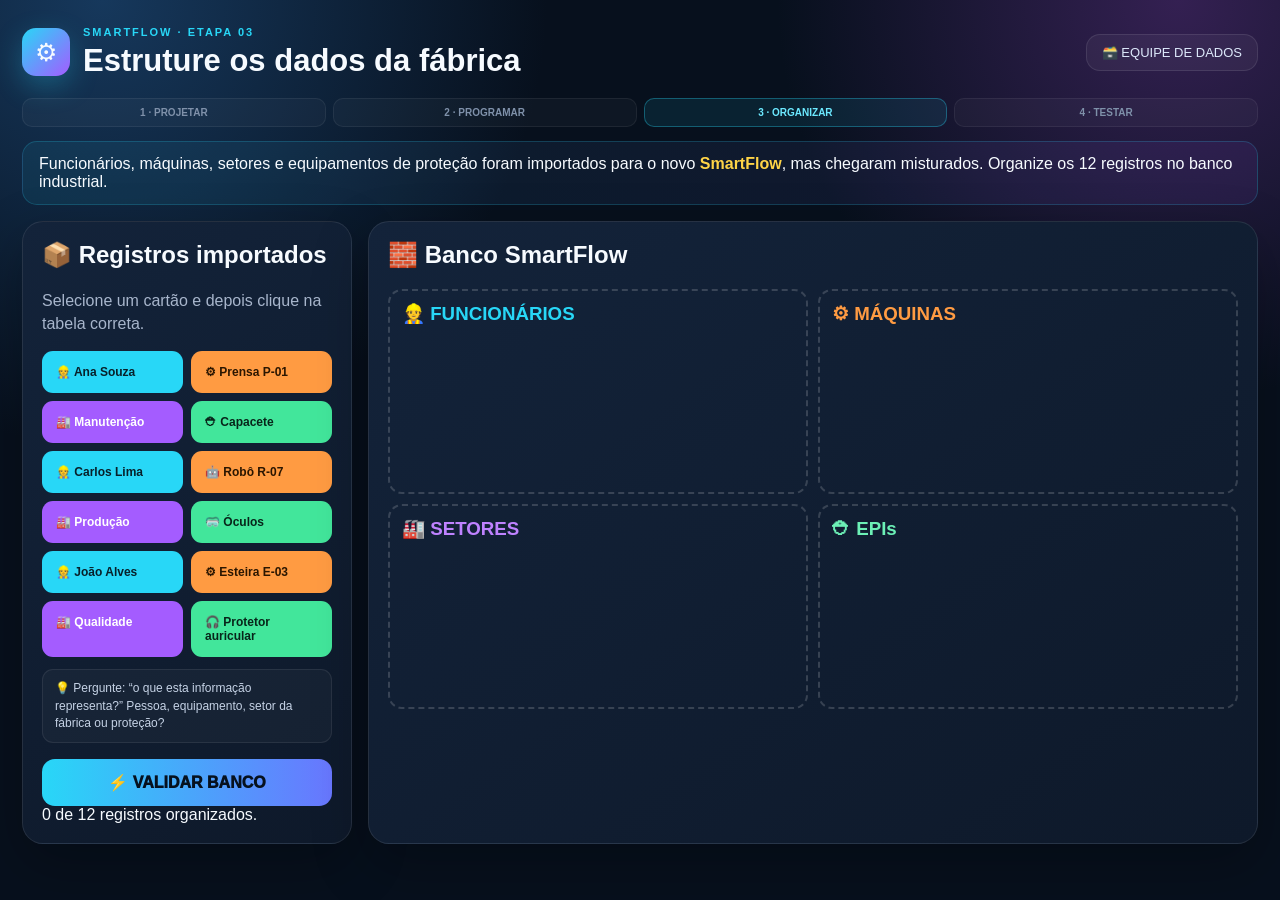
==== templates/dados.html @ e2aaf2a3 "update" ====
<!doctype html><html lang="pt-br"><head><meta charset="utf-8"><meta name="viewport" content="width=device-width,initial-scale=1"><link rel="stylesheet" href="/static/style.css"><title>SmartFlow Dados</title></head><body><main class="page"><div class="wrap"><div class="hero"><div class="brand"><div class="logo">⚙</div><div><span class="kicker">SMARTFLOW · ETAPA 03</span><h1>Estruture os dados da fábrica</h1></div></div><div class="factory-context">🗃️ EQUIPE DE DADOS</div></div><div class="storybar"><div class="story-step">1 · PROJETAR</div><div class="story-step">2 · PROGRAMAR</div><div class="story-step current">3 · ORGANIZAR</div><div class="story-step">4 · TESTAR</div></div><div class="missionbox">Funcionários, máquinas, setores e equipamentos de proteção foram importados para o novo <b>SmartFlow</b>, mas chegaram misturados. Organize os 12 registros no banco industrial.</div><div class="data-layout"><section class="panel"><h2>📦 Registros importados</h2><p class="muted">Selecione um cartão e depois clique na tabela correta.</p><div class="cards" id="cards"></div><div class="tipbox">💡 Pergunte: “o que esta informação representa?” Pessoa, equipamento, setor da fábrica ou proteção?</div><button class="bigbtn" onclick="validate()">⚡ VALIDAR BANCO</button><div class="status" id="out">0 de 12 registros organizados.</div></section><section class="panel"><h2>🧱 Banco SmartFlow</h2><div class="tables"><div class="tablebox" data-table="funcionarios"><h3 style="color:#28d7f7">👷 FUNCIONÁRIOS</h3><div class="rows"></div></div><div class="tablebox" data-table="maquinas"><h3 style="color:#ff9b42">⚙ MÁQUINAS</h3><div class="rows"></div></div><div class="tablebox" data-table="setores"><h3 style="color:#bf82ff">🏭 SETORES</h3><div class="rows"></div></div><div class="tablebox" data-table="epis"><h3 style="color:#6cf0b6">⛑ EPIs</h3><div class="rows"></div></div></div></section></div></div></main><script>
let items=[["Ana Souza","emp","👷"],["Prensa P-01","mach","⚙"],["Manutenção","sect","🏭"],["Capacete","epi","⛑"],["Carlos Lima","emp","👷"],["Robô R-07","mach","🤖"],["Produção","sect","🏭"],["Óculos","epi","🥽"],["João Alves","emp","👷"],["Esteira E-03","mach","⚙"],["Qualidade","sect","🏭"],["Protetor auricular","epi","🎧"]],selected=null,answers={};cards.innerHTML=items.map(([n,c,i])=>`<div class="data-card ${c}" data-name="${n}">${i} ${n}</div>`).join("");
document.querySelectorAll(".data-card").forEach(c=>c.onclick=()=>{document.querySelectorAll(".data-card").forEach(x=>x.classList.remove("selected"));c.classList.add("selected");selected=c.dataset.name});
document.querySelectorAll(".tablebox").forEach(t=>t.onclick=()=>{if(!selected)return;answers[selected]=t.dataset.table;render();selected=null;document.querySelectorAll(".data-card").forEach(x=>x.classList.remove("selected"))});
function render(){document.querySelectorAll(".rows").forEach(r=>r.innerHTML="");Object.entries(answers).forEach(([n,t])=>document.querySelector(`.tablebox[data-table="${t}"] .rows`).innerHTML+=`<div class="row">${n}</div>`);out.textContent=`${Object.keys(answers).length} de 12 registros organizados.`}
async function validate(){let r=await fetch("/api/dados/check",{method:"POST",headers:{"Content-Type":"application/json"},body:JSON.stringify({answers})});let d=await r.json();out.textContent=d.approved?"🎉 BANCO INDUSTRIAL ORGANIZADO — 12/12 corretos!":`🧩 ${d.correct}/12 registros corretos. Reorganize os que parecem estar na tabela errada.`;if(d.approved)document.getElementById("finishData").classList.add("show")}
</script><div class="finish-overlay" id="finishData"><div class="finish-card"><div class="finish-icon">🏆</div><span class="kicker">MISSÃO CONCLUÍDA</span><h2>Excelente trabalho!</h2><div class="finish-role">VOCÊ FOI MODELADOR DE DADOS</div><p>Você organizou funcionários, máquinas, setores e EPIs para o sistema localizar cada informação.</p><div class="finish-concept">Você trabalhou com MODELAGEM DE DADOS.</div><button class="finish-close" onclick="document.getElementById('finishData').classList.remove('show')">REVER MINHA MISSÃO</button></div></div></body></html>
---- static/style.css ----
:root{--bg:#07101d;--card:#111d30;--line:#ffffff18;--text:#f7fbff;--muted:#a8b6cc;--cyan:#28d7f7;--blue:#4d72ff;--purple:#a45cff;--pink:#ff4f9a;--yellow:#ffd447;--green:#42e69b;--red:#ff5b67;--orange:#ff9b42}*{box-sizing:border-box}body{margin:0;background:radial-gradient(circle at 8% 0,#16385c 0,transparent 30%),radial-gradient(circle at 92% 0,#342052 0,transparent 27%),var(--bg);color:var(--text);font-family:Inter,Segoe UI,Arial,sans-serif;min-height:100vh}button,input,select{font:inherit}.page{padding:22px;min-height:100vh}.wrap{max-width:1460px;margin:auto}.hero{display:flex;justify-content:space-between;align-items:center;gap:20px;margin-bottom:16px}.brand{display:flex;gap:13px;align-items:center}.logo{width:48px;height:48px;border-radius:14px;background:linear-gradient(135deg,var(--cyan),var(--purple));display:grid;place-items:center;font-size:25px;box-shadow:0 10px 28px #28d7f744}.kicker{font-size:11px;letter-spacing:2px;color:var(--cyan);font-weight:900}.hero h1{margin:3px 0;font-size:31px}.factory-context{background:#ffffff0c;border:1px solid var(--line);padding:10px 15px;border-radius:14px;color:#dce8fa;font-size:13px}.panel{background:linear-gradient(145deg,#13233a,#0e192a);border:1px solid var(--line);border-radius:21px;padding:19px;box-shadow:0 20px 55px #0004}.panel h2{margin-top:0}.muted{color:var(--muted);line-height:1.45}.three{display:grid;grid-template-columns:320px 430px 1fr;gap:16px}.two{display:grid;grid-template-columns:1.18fr .82fr;gap:16px}.missionbox{padding:13px 16px;border-radius:15px;background:linear-gradient(90deg,#28d7f714,#a45cff14);border:1px solid #28d7f733;margin-bottom:16px}.missionbox b{color:var(--yellow)}.choice-title{font-size:11px;letter-spacing:1px;color:#dce7f8;margin:13px 0 7px;font-weight:900}.choices{display:grid;grid-template-columns:1fr 1fr;gap:7px}.choice{padding:10px 7px;border:2px solid transparent;border-radius:11px;background:#25334b;color:#fff;font-weight:800;cursor:pointer}.choice.active{border-color:var(--cyan);background:#153f51;box-shadow:0 0 18px #28d7f725}.choice.pink.active{border-color:var(--pink);background:#48243c}.choice.yellow.active{border-color:var(--yellow);background:#443c1d}.choice.green.active{border-color:var(--green);background:#173d34}.choice.purple.active{border-color:#b87aff;background:#35234b}.choice.orange.active{border-color:var(--orange);background:#49311d}.bigbtn{width:100%;border:0;border-radius:13px;padding:14px;margin-top:16px;background:linear-gradient(90deg,var(--cyan),#6977ff);color:#06111e;font-weight:950;cursor:pointer}.screen{width:390px;height:570px;margin:5px auto;background:#edf4fa;color:#132034;border:8px solid #050a10;border-radius:25px;overflow:hidden;box-shadow:0 25px 65px #0008;display:grid;grid-template-columns:92px 1fr}.sidebar{background:#15223a;color:white;padding:18px 10px}.side-logo{font-weight:950;color:var(--cyan);margin-bottom:26px}.navitem{font-size:11px;padding:10px 7px;border-radius:8px;margin:6px 0}.navitem.on{background:#28d7f725;color:#64e6ff}.dash{padding:18px}.dash-top{display:flex;justify-content:space-between;align-items:center}.dash h3{margin:0;font-size:20px}.badge{font-size:10px;background:#42e69b25;color:#13895b;padding:6px 8px;border-radius:999px;font-weight:900}.machine-grid{display:grid;grid-template-columns:1fr 1fr;gap:9px;margin-top:17px}.machine{background:white;border-radius:11px;padding:11px;box-shadow:0 5px 14px #17304a15}.machine b{font-size:12px}.light{width:9px;height:9px;border-radius:50%;display:inline-block;margin-right:5px}.green{background:var(--green)}.yellow{background:var(--yellow)}.red{background:var(--red)}.alert{margin-top:12px;padding:10px;border-radius:9px;background:#fff1f1;color:#b32636;font-size:11px;font-weight:800}.dash-action{margin-top:14px;border:0;border-radius:9px;background:#566cff;color:white;padding:11px 13px;font-weight:900}.screen.low{filter:contrast(.55)}.screen.weak .dash-action{background:#bcc4d2;color:#e9edf3}.screen.small{font-size:10px}.screen.topmenu{grid-template-columns:1fr}.screen.topmenu .sidebar{display:flex;height:65px;padding:10px}.screen.topmenu .navitem{display:none}.screen.nocolor .light{background:#8993a2!important}.screen.lowalert .alert{background:#eef1f5;color:#8b94a2}.score-ring{width:116px;height:116px;border-radius:50%;display:grid;place-items:center;background:conic-gradient(var(--green) 0,#26354d 0);position:relative;margin:15px 0}.score-ring:after{content:"";position:absolute;width:88px;height:88px;background:#122037;border-radius:50%}.score-ring span{z-index:2;font-size:28px;font-weight:950}.criterion{display:flex;gap:10px;padding:9px 0;border-bottom:1px solid var(--line)}.dot{width:28px;height:28px;border-radius:8px;display:grid;place-items:center;font-weight:900;flex:none}.dot.ok{background:#42e69b20;color:var(--green)}.dot.no{background:#ff5b6720;color:var(--red)}.blocks{display:grid;grid-template-columns:repeat(3,1fr);gap:9px;margin:14px 0}.codeblock{border:0;border-radius:12px;padding:14px 10px;font-weight:950;cursor:pointer;color:#07111c;text-align:left}.b1{background:var(--cyan)}.b2{background:var(--yellow)}.b3{background:var(--orange)}.b4{background:var(--purple);color:white}.b5{background:var(--pink);color:white}.b6{background:var(--green)}.flow{min-height:88px;border:2px dashed #617392;border-radius:14px;padding:10px;display:flex;gap:7px;flex-wrap:wrap;align-items:center}.flow .codeblock{padding:9px;font-size:11px}.run{border:0;padding:13px 18px;border-radius:12px;background:var(--green);color:#092018;font-weight:950;cursor:pointer;margin-top:12px}.clear{border:1px solid var(--line);padding:12px 16px;border-radius:12px;background:#ffffff0b;color:white;font-weight:850;cursor:pointer}.sim{min-height:440px;text-align:center;display:grid;place-items:center}.factory-door{font-size:86px}.worker{display:inline-block;padding:9px 14px;border-radius:999px;background:linear-gradient(90deg,var(--orange),var(--pink));font-weight:900}.checks{display:flex;justify-content:center;gap:8px;flex-wrap:wrap;margin:15px 0}.check{padding:7px 9px;border-radius:8px;background:#ffffff0c;font-size:11px}.check.pass{background:#42e69b22;color:#7df0bd}.check.fail{background:#ff5b6722;color:#ff8790}.data-layout{display:grid;grid-template-columns:330px 1fr;gap:16px}.cards{display:grid;grid-template-columns:1fr 1fr;gap:8px}.data-card{padding:12px;border-radius:11px;font-size:12px;font-weight:900;cursor:pointer;border:2px solid transparent}.emp{background:#28d7f7;color:#08202a}.mach{background:#ff9b42;color:#2b1600}.sect{background:#a45cff;color:white}.epi{background:#42e69b;color:#08251a}.data-card.selected{border-color:white;box-shadow:0 0 0 3px #ffffff25}.tables{display:grid;grid-template-columns:repeat(2,1fr);gap:10px}.tablebox{min-height:205px;border:2px dashed #ffffff2a;border-radius:14px;padding:12px;cursor:pointer}.tablebox h3{margin:0 0 8px}.row{padding:8px;border-radius:8px;background:#ffffff10;margin:5px 0;font-size:12px;font-weight:800}.qa-grid{display:grid;grid-template-columns:minmax(560px,1.15fr) .85fr;gap:16px}.fake{background:#f5f8fc;color:#14213a;border-radius:18px;overflow:hidden}.fakebar{background:linear-gradient(90deg,#3d67db,#6b55d9);color:white;padding:16px 20px;font-weight:950}.fakebody{padding:22px}.fake label{font-size:12px;font-weight:850}.fake input,.fake select{width:100%;padding:11px;margin:5px 0 12px;border:1px solid #c8d2e1;border-radius:9px;background:white}.fake .submit{width:100%;border:0;border-radius:10px;padding:13px;background:#4d72ff;color:white;font-weight:950;cursor:pointer}.hintline{font-size:12px;color:#6d7890;margin-top:10px}.toast{display:none;margin-top:12px;padding:11px;border-radius:10px;background:#fff0f2;color:#b31f38;font-weight:900}.bugcount{font-size:45px;color:var(--yellow);font-weight:950}.bugitem{padding:12px;border-radius:11px;background:#ffffff09;border:1px solid var(--line);margin:7px 0}.bugitem.found{border-color:#42e69b66;background:#42e69b13}.admin{display:grid;grid-template-columns:repeat(2,1fr);gap:12px}.admin a{color:white;text-decoration:none;padding:20px;border-radius:16px;background:#ffffff0c;border:1px solid var(--line)}@media(max-width:1100px){.three{grid-template-columns:320px 1fr}.three>*:last-child{grid-column:1/-1}.qa-grid,.data-layout{grid-template-columns:1fr}}@media(max-width:760px){.three,.two,.tables,.admin{grid-template-columns:1fr}.three>*:last-child{grid-column:auto}.page{padding:12px}.screen{width:100%}.blocks{grid-template-columns:1fr 1fr}}
/* Estação 1 v4 — feedback visual imediato */
.screen.low{filter:none;background:#d5d8dd;color:#a1a5ac}
.screen.low .dash,.screen.low .machine{color:#9ca0a7}
.screen.low .machine{background:#dfe1e5;box-shadow:none}
.screen.low .sidebar{background:#bfc3ca;color:#d9dce0}
.screen.low .navitem.on{background:#c9ccd1;color:#a8abb0}
.screen.weak .dash-action{background:#d9dde4!important;color:#b9bec7!important;box-shadow:none}
.screen.small .dash{font-size:9px}
.screen.small .dash h3{font-size:14px}
.screen.small .machine b{font-size:9px}
.screen.topmenu{display:block}
.screen.topmenu .sidebar{height:70px;display:flex;align-items:center;gap:8px;padding:10px 12px}
.screen.topmenu .side-logo{margin:0 12px 0 0}
.screen.topmenu .navitem{display:block;font-size:9px;margin:0;padding:8px 6px}
.screen.topmenu .dash{height:calc(100% - 70px)}
.screen.nocolor .light{background:#929baa!important}
.screen.nocolor .machine{border-left:4px solid #929baa}
.screen.lowalert .alert{background:#eef1f5!important;color:#9ba3af!important;font-weight:500!important;border:1px solid #e0e4ea}

/* Estação 1 v5 — estado inicial 0% e opções neutras */
.choice,
.choice.pink,
.choice.yellow,
.choice.green,
.choice.purple,
.choice.orange{
  background:#25334b;
  color:#eaf1ff;
  border-color:transparent;
  box-shadow:none;
  filter:none;
}
.choice:hover{
  background:#2d3c58;
  border-color:#ffffff30;
}
.choice.active{border-color:var(--cyan);background:#153f51;box-shadow:0 0 18px #28d7f725}
.choice.pink.active{border-color:var(--pink);background:#48243c;box-shadow:0 0 18px #ff4f9a25}
.choice.yellow.active{border-color:var(--yellow);background:#443c1d;box-shadow:0 0 18px #ffd44720}
.choice.green.active{border-color:var(--green);background:#173d34;box-shadow:0 0 18px #42e69b20}
.choice.purple.active{border-color:#b87aff;background:#35234b;box-shadow:0 0 18px #a45cff25}
.choice.orange.active{border-color:var(--orange);background:#49311d;box-shadow:0 0 18px #ff9b4225}
.start-hint{
  margin:0 0 13px;
  padding:10px 11px;
  border-radius:10px;
  background:#ff9b4214;
  border:1px solid #ff9b4240;
  color:#ffd5ad;
  font-size:12px;
  line-height:1.4;
}

.storybar{display:grid;grid-template-columns:repeat(4,1fr);gap:7px;margin:0 0 14px}.story-step{padding:8px;border-radius:10px;background:#ffffff08;border:1px solid #ffffff10;color:#7f91aa;font-size:10px;font-weight:850;text-align:center}.story-step.current{background:#28d7f717;border-color:#28d7f755;color:#6ce9ff}.discovery{display:none;margin-top:14px;padding:14px;border-radius:13px;background:linear-gradient(90deg,#42e69b16,#28d7f712);border:1px solid #42e69b55}.discovery.show{display:block}.discovery b{color:#74efbd}.tipbox{margin-top:12px;padding:10px 12px;border-radius:11px;background:#ffffff08;border:1px solid #ffffff14;color:#c5d2e5;font-size:12px;line-height:1.45}.rolechip{display:inline-block;padding:5px 9px;border-radius:999px;background:#a45cff1c;border:1px solid #a45cff55;color:#d6b5ff;font-size:10px;font-weight:900}.qa-inconsistency{margin-top:14px;background:#101a2c;border:1px solid #ffffff18;border-radius:14px;padding:13px}.qa-machine{display:grid;grid-template-columns:1fr 1fr;gap:8px;margin-top:8px}.qa-cell{padding:9px;border-radius:9px;background:#ffffff08;font-size:11px}.qa-cell strong{display:block;color:#fff;margin-bottom:3px}.problem-title{font-size:11px;letter-spacing:1.5px;color:var(--yellow);font-weight:950}

/* v8: fechamento sobreposto — não altera o layout das estações */
.finish-overlay{position:fixed;inset:0;z-index:9999;display:none;place-items:center;background:#020711d9;backdrop-filter:blur(7px);padding:20px}
.finish-overlay.show{display:grid}
.finish-card{width:min(540px,92vw);border-radius:24px;padding:27px;background:linear-gradient(145deg,#172943,#101a2d);border:1px solid #42e69b66;box-shadow:0 30px 100px #000b;text-align:center;animation:finishPop .25s ease-out}
@keyframes finishPop{from{transform:scale(.92);opacity:0}to{transform:scale(1);opacity:1}}
.finish-icon{font-size:44px}.finish-card h2{font-size:26px;margin:7px 0}.finish-role{display:inline-block;margin:5px 0 11px;padding:7px 12px;border-radius:999px;background:#a45cff20;border:1px solid #a45cff66;color:#dabdff;font-size:11px;font-weight:950;letter-spacing:.7px}.finish-card p{color:#c8d5e8;line-height:1.5;margin:8px auto;max-width:455px}.finish-concept{margin:14px 0;padding:11px;border-radius:12px;background:#42e69b13;border:1px solid #42e69b44;color:#80f2c1;font-weight:900}.finish-close{border:0;border-radius:12px;padding:11px 20px;background:#ffffff10;color:white;font-weight:900;cursor:pointer}
.codeblock.python-block{font-family:Consolas,"Courier New",monospace;font-size:11px;line-height:1.35}
.python-tag{display:inline-block;margin-bottom:8px;padding:5px 8px;border-radius:7px;background:#3776ab25;border:1px solid #5f9bd055;color:#8fc8f1;font:800 10px Consolas,monospace}
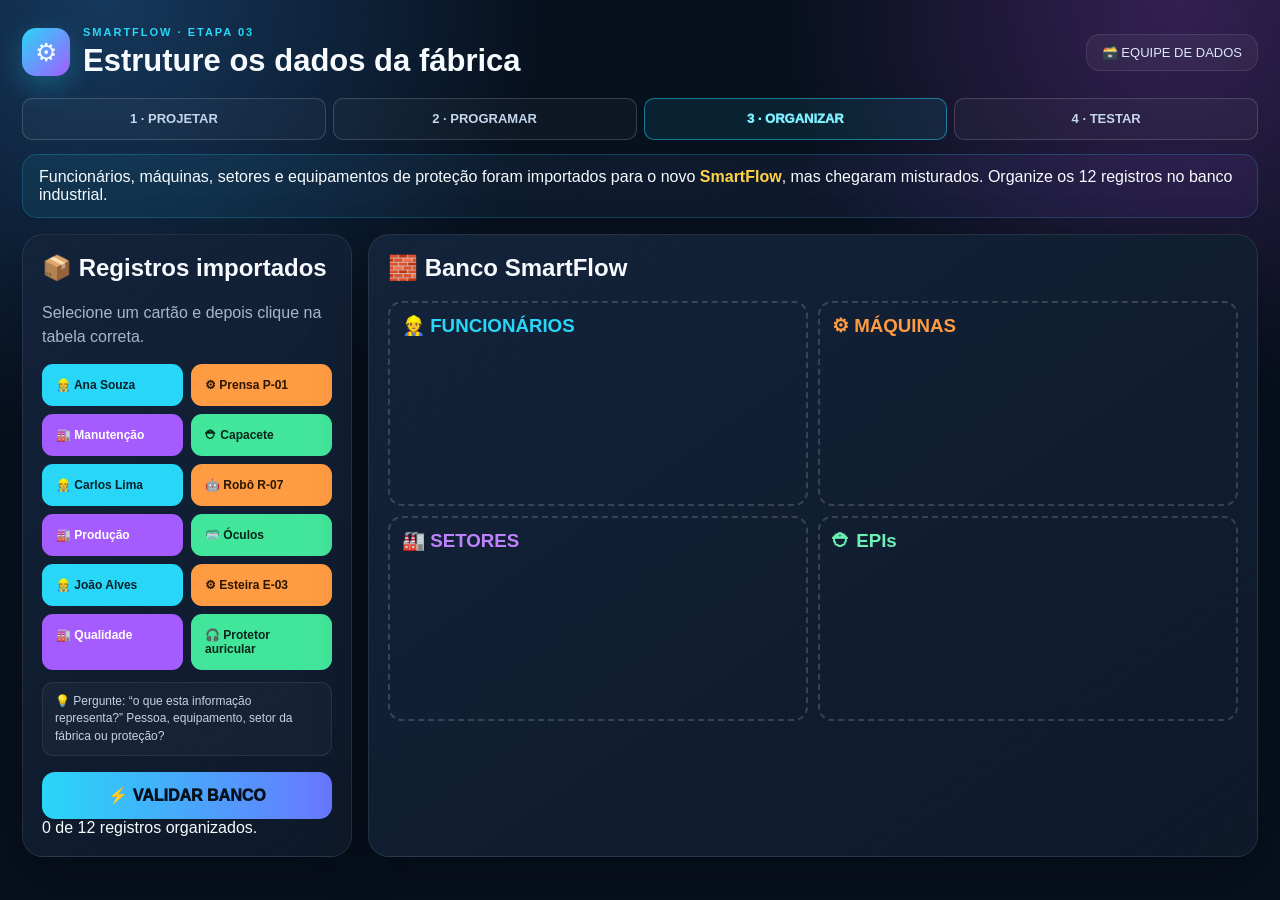
==== commit e25a5ad0: "update navegação" ====
--- a/templates/dados.html
+++ b/templates/dados.html
@@ -1,7 +1,120 @@
-<!doctype html><html lang="pt-br"><head><meta charset="utf-8"><meta name="viewport" content="width=device-width,initial-scale=1"><link rel="stylesheet" href="/static/style.css"><title>SmartFlow Dados</title></head><body><main class="page"><div class="wrap"><div class="hero"><div class="brand"><div class="logo">⚙</div><div><span class="kicker">SMARTFLOW · ETAPA 03</span><h1>Estruture os dados da fábrica</h1></div></div><div class="factory-context">🗃️ EQUIPE DE DADOS</div></div><div class="storybar"><div class="story-step">1 · PROJETAR</div><div class="story-step">2 · PROGRAMAR</div><div class="story-step current">3 · ORGANIZAR</div><div class="story-step">4 · TESTAR</div></div><div class="missionbox">Funcionários, máquinas, setores e equipamentos de proteção foram importados para o novo <b>SmartFlow</b>, mas chegaram misturados. Organize os 12 registros no banco industrial.</div><div class="data-layout"><section class="panel"><h2>📦 Registros importados</h2><p class="muted">Selecione um cartão e depois clique na tabela correta.</p><div class="cards" id="cards"></div><div class="tipbox">💡 Pergunte: “o que esta informação representa?” Pessoa, equipamento, setor da fábrica ou proteção?</div><button class="bigbtn" onclick="validate()">⚡ VALIDAR BANCO</button><div class="status" id="out">0 de 12 registros organizados.</div></section><section class="panel"><h2>🧱 Banco SmartFlow</h2><div class="tables"><div class="tablebox" data-table="funcionarios"><h3 style="color:#28d7f7">👷 FUNCIONÁRIOS</h3><div class="rows"></div></div><div class="tablebox" data-table="maquinas"><h3 style="color:#ff9b42">⚙ MÁQUINAS</h3><div class="rows"></div></div><div class="tablebox" data-table="setores"><h3 style="color:#bf82ff">🏭 SETORES</h3><div class="rows"></div></div><div class="tablebox" data-table="epis"><h3 style="color:#6cf0b6">⛑ EPIs</h3><div class="rows"></div></div></div></section></div></div></main><script>
-let items=[["Ana Souza","emp","👷"],["Prensa P-01","mach","⚙"],["Manutenção","sect","🏭"],["Capacete","epi","⛑"],["Carlos Lima","emp","👷"],["Robô R-07","mach","🤖"],["Produção","sect","🏭"],["Óculos","epi","🥽"],["João Alves","emp","👷"],["Esteira E-03","mach","⚙"],["Qualidade","sect","🏭"],["Protetor auricular","epi","🎧"]],selected=null,answers={};cards.innerHTML=items.map(([n,c,i])=>`<div class="data-card ${c}" data-name="${n}">${i} ${n}</div>`).join("");
-document.querySelectorAll(".data-card").forEach(c=>c.onclick=()=>{document.querySelectorAll(".data-card").forEach(x=>x.classList.remove("selected"));c.classList.add("selected");selected=c.dataset.name});
-document.querySelectorAll(".tablebox").forEach(t=>t.onclick=()=>{if(!selected)return;answers[selected]=t.dataset.table;render();selected=null;document.querySelectorAll(".data-card").forEach(x=>x.classList.remove("selected"))});
-function render(){document.querySelectorAll(".rows").forEach(r=>r.innerHTML="");Object.entries(answers).forEach(([n,t])=>document.querySelector(`.tablebox[data-table="${t}"] .rows`).innerHTML+=`<div class="row">${n}</div>`);out.textContent=`${Object.keys(answers).length} de 12 registros organizados.`}
-async function validate(){let r=await fetch("/api/dados/check",{method:"POST",headers:{"Content-Type":"application/json"},body:JSON.stringify({answers})});let d=await r.json();out.textContent=d.approved?"🎉 BANCO INDUSTRIAL ORGANIZADO — 12/12 corretos!":`🧩 ${d.correct}/12 registros corretos. Reorganize os que parecem estar na tabela errada.`;if(d.approved)document.getElementById("finishData").classList.add("show")}
-</script><div class="finish-overlay" id="finishData"><div class="finish-card"><div class="finish-icon">🏆</div><span class="kicker">MISSÃO CONCLUÍDA</span><h2>Excelente trabalho!</h2><div class="finish-role">VOCÊ FOI MODELADOR DE DADOS</div><p>Você organizou funcionários, máquinas, setores e EPIs para o sistema localizar cada informação.</p><div class="finish-concept">Você trabalhou com MODELAGEM DE DADOS.</div><button class="finish-close" onclick="document.getElementById('finishData').classList.remove('show')">REVER MINHA MISSÃO</button></div></div></body></html>+<!doctype html>
+<html lang="pt-br">
+
+<head>
+    <meta charset="utf-8">
+    <meta name="viewport" content="width=device-width,initial-scale=1">
+    <link rel="stylesheet" href="/static/style.css">
+    <title>SmartFlow Dados</title>
+</head>
+
+<body>
+    <main class="page">
+        <div class="wrap">
+            <div class="hero">
+                <div class="brand">
+                    <div class="logo">⚙</div>
+                    <div><span class="kicker">SMARTFLOW · ETAPA 03</span>
+                        <h1>Estruture os dados da fábrica</h1>
+                    </div>
+                </div>
+                <div class="factory-context">🗃️ EQUIPE DE DADOS</div>
+            </div>
+            <nav class="storybar" aria-label="Navegar entre as estações"><a href="/ux" class="story-step">1 · PROJETAR</a><a href="/logica" class="story-step">2 · PROGRAMAR</a><a href="/dados" class="story-step current" aria-current="page">3 · ORGANIZAR</a><a href="/testes" class="story-step">4 · TESTAR</a></nav>
+
+        </div>
+        <div class="missionbox">Funcionários, máquinas, setores e equipamentos de proteção foram importados para o novo <b>SmartFlow</b>, mas chegaram misturados. Organize os 12 registros no banco industrial.</div>
+        <div class="data-layout">
+            <section class="panel">
+                <h2>📦 Registros importados</h2>
+                <p class="muted">Selecione um cartão e depois clique na tabela correta.</p>
+                <div class="cards" id="cards"></div>
+                <div class="tipbox">💡 Pergunte: “o que esta informação representa?” Pessoa, equipamento, setor da fábrica ou proteção?</div><button class="bigbtn" onclick="validate()">⚡ VALIDAR BANCO</button>
+                <div class="status" id="out">0 de 12 registros organizados.</div>
+            </section>
+            <section class="panel">
+                <h2>🧱 Banco SmartFlow</h2>
+                <div class="tables">
+                    <div class="tablebox" data-table="funcionarios">
+                        <h3 style="color:#28d7f7">👷 FUNCIONÁRIOS</h3>
+                        <div class="rows"></div>
+                    </div>
+                    <div class="tablebox" data-table="maquinas">
+                        <h3 style="color:#ff9b42">⚙ MÁQUINAS</h3>
+                        <div class="rows"></div>
+                    </div>
+                    <div class="tablebox" data-table="setores">
+                        <h3 style="color:#bf82ff">🏭 SETORES</h3>
+                        <div class="rows"></div>
+                    </div>
+                    <div class="tablebox" data-table="epis">
+                        <h3 style="color:#6cf0b6">⛑ EPIs</h3>
+                        <div class="rows"></div>
+                    </div>
+                </div>
+            </section>
+        </div>
+        </div>
+    </main>
+    <script>
+        let items = [
+                ["Ana Souza", "emp", "👷"],
+                ["Prensa P-01", "mach", "⚙"],
+                ["Manutenção", "sect", "🏭"],
+                ["Capacete", "epi", "⛑"],
+                ["Carlos Lima", "emp", "👷"],
+                ["Robô R-07", "mach", "🤖"],
+                ["Produção", "sect", "🏭"],
+                ["Óculos", "epi", "🥽"],
+                ["João Alves", "emp", "👷"],
+                ["Esteira E-03", "mach", "⚙"],
+                ["Qualidade", "sect", "🏭"],
+                ["Protetor auricular", "epi", "🎧"]
+            ],
+            selected = null,
+            answers = {};
+        cards.innerHTML = items.map(([n, c, i]) => `<div class="data-card ${c}" data-name="${n}">${i} ${n}</div>`).join("");
+        document.querySelectorAll(".data-card").forEach(c => c.onclick = () => {
+            document.querySelectorAll(".data-card").forEach(x => x.classList.remove("selected"));
+            c.classList.add("selected");
+            selected = c.dataset.name
+        });
+        document.querySelectorAll(".tablebox").forEach(t => t.onclick = () => {
+            if (!selected) return;
+            answers[selected] = t.dataset.table;
+            render();
+            selected = null;
+            document.querySelectorAll(".data-card").forEach(x => x.classList.remove("selected"))
+        });
+
+        function render() {
+            document.querySelectorAll(".rows").forEach(r => r.innerHTML = "");
+            Object.entries(answers).forEach(([n, t]) => document.querySelector(`.tablebox[data-table="${t}"] .rows`).innerHTML += `<div class="row">${n}</div>`);
+            out.textContent = `${Object.keys(answers).length} de 12 registros organizados.`
+        }
+        async function validate() {
+            let r = await fetch("/api/dados/check", {
+                method: "POST",
+                headers: {
+                    "Content-Type": "application/json"
+                },
+                body: JSON.stringify({
+                    answers
+                })
+            });
+            let d = await r.json();
+            out.textContent = d.approved ? "🎉 BANCO INDUSTRIAL ORGANIZADO — 12/12 corretos!" : `🧩 ${d.correct}/12 registros corretos. Reorganize os que parecem estar na tabela errada.`;
+            if (d.approved) document.getElementById("finishData").classList.add("show")
+        }
+    </script>
+    <div class="finish-overlay" id="finishData">
+        <div class="finish-card">
+            <div class="finish-icon">🏆</div><span class="kicker">MISSÃO CONCLUÍDA</span>
+            <h2>Excelente trabalho!</h2>
+            <div class="finish-role">VOCÊ FOI MODELADOR DE DADOS</div>
+            <p>Você organizou funcionários, máquinas, setores e EPIs para o sistema localizar cada informação.</p>
+            <div class="finish-concept">Você trabalhou com MODELAGEM DE DADOS.</div><button class="finish-close" onclick="document.getElementById('finishData').classList.remove('show')">REVER MINHA MISSÃO</button></div>
+    </div>
+</body>
+
+</html>
--- a/static/style.css
+++ b/static/style.css
@@ -62,3 +62,10 @@
 .finish-icon{font-size:44px}.finish-card h2{font-size:26px;margin:7px 0}.finish-role{display:inline-block;margin:5px 0 11px;padding:7px 12px;border-radius:999px;background:#a45cff20;border:1px solid #a45cff66;color:#dabdff;font-size:11px;font-weight:950;letter-spacing:.7px}.finish-card p{color:#c8d5e8;line-height:1.5;margin:8px auto;max-width:455px}.finish-concept{margin:14px 0;padding:11px;border-radius:12px;background:#42e69b13;border:1px solid #42e69b44;color:#80f2c1;font-weight:900}.finish-close{border:0;border-radius:12px;padding:11px 20px;background:#ffffff10;color:white;font-weight:900;cursor:pointer}
 .codeblock.python-block{font-family:Consolas,"Courier New",monospace;font-size:11px;line-height:1.35}
 .python-tag{display:inline-block;margin-bottom:8px;padding:5px 8px;border-radius:7px;background:#3776ab25;border:1px solid #5f9bd055;color:#8fc8f1;font:800 10px Consolas,monospace}
+
+/* Navegação direta acessível entre as quatro estações */
+.storybar a.story-step{display:block;text-decoration:none;cursor:pointer;transition:background .15s,border-color .15s,color .15s;font-size:13px;line-height:1.35;padding:11px 8px;color:#c4d6ec;border-color:#ffffff29}
+.storybar a.story-step:hover{background:#224764;border-color:var(--cyan);color:#fff}
+.storybar a.story-step:focus-visible{outline:3px solid var(--yellow);outline-offset:3px}
+.storybar a.story-step.current{color:#7eefff;font-weight:950;border-color:#28d7f77d}
+@media(max-width:550px){.storybar{grid-template-columns:repeat(2,minmax(0,1fr))}.storybar a.story-step{font-size:12px}}
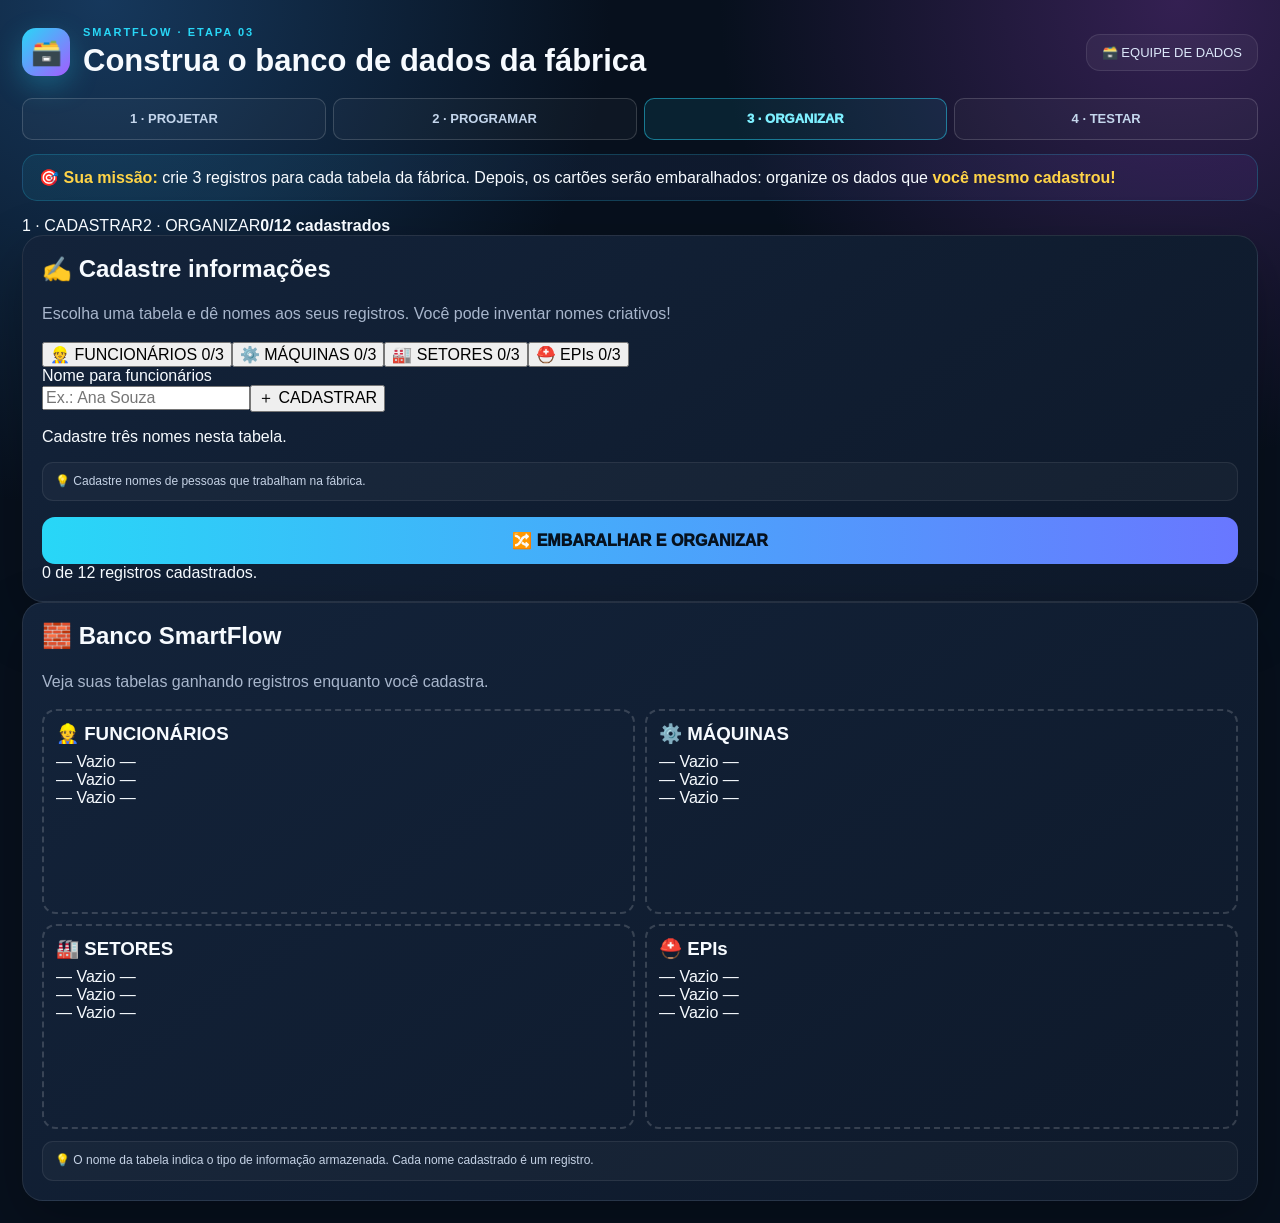
==== commit 470b391e: "update bancod e dados" ====
--- a/templates/dados.html
+++ b/templates/dados.html
@@ -5,7 +5,7 @@
     <meta charset="utf-8">
     <meta name="viewport" content="width=device-width,initial-scale=1">
     <link rel="stylesheet" href="/static/style.css">
-    <title>SmartFlow Dados</title>
+    <title>SmartFlow · Banco de Dados</title>
 </head>
 
 <body>
@@ -13,108 +13,273 @@
         <div class="wrap">
             <div class="hero">
                 <div class="brand">
-                    <div class="logo">⚙</div>
+                    <div class="logo">🗃️</div>
                     <div><span class="kicker">SMARTFLOW · ETAPA 03</span>
-                        <h1>Estruture os dados da fábrica</h1>
+                        <h1>Construa o banco de dados da fábrica</h1>
                     </div>
                 </div>
                 <div class="factory-context">🗃️ EQUIPE DE DADOS</div>
             </div>
             <nav class="storybar" aria-label="Navegar entre as estações"><a href="/ux" class="story-step">1 · PROJETAR</a><a href="/logica" class="story-step">2 · PROGRAMAR</a><a href="/dados" class="story-step current" aria-current="page">3 · ORGANIZAR</a><a href="/testes" class="story-step">4 · TESTAR</a></nav>
-
-        </div>
-        <div class="missionbox">Funcionários, máquinas, setores e equipamentos de proteção foram importados para o novo <b>SmartFlow</b>, mas chegaram misturados. Organize os 12 registros no banco industrial.</div>
-        <div class="data-layout">
-            <section class="panel">
-                <h2>📦 Registros importados</h2>
-                <p class="muted">Selecione um cartão e depois clique na tabela correta.</p>
-                <div class="cards" id="cards"></div>
-                <div class="tipbox">💡 Pergunte: “o que esta informação representa?” Pessoa, equipamento, setor da fábrica ou proteção?</div><button class="bigbtn" onclick="validate()">⚡ VALIDAR BANCO</button>
-                <div class="status" id="out">0 de 12 registros organizados.</div>
-            </section>
-            <section class="panel">
-                <h2>🧱 Banco SmartFlow</h2>
-                <div class="tables">
-                    <div class="tablebox" data-table="funcionarios">
-                        <h3 style="color:#28d7f7">👷 FUNCIONÁRIOS</h3>
-                        <div class="rows"></div>
-                    </div>
-                    <div class="tablebox" data-table="maquinas">
-                        <h3 style="color:#ff9b42">⚙ MÁQUINAS</h3>
-                        <div class="rows"></div>
-                    </div>
-                    <div class="tablebox" data-table="setores">
-                        <h3 style="color:#bf82ff">🏭 SETORES</h3>
-                        <div class="rows"></div>
-                    </div>
-                    <div class="tablebox" data-table="epis">
-                        <h3 style="color:#6cf0b6">⛑ EPIs</h3>
-                        <div class="rows"></div>
-                    </div>
-                </div>
-            </section>
-        </div>
+            <div class="missionbox">🎯 <b>Sua missão:</b> crie 3 registros para cada tabela da fábrica. Depois, os cartões serão embaralhados: organize os dados que <b>você mesmo cadastrou!</b></div>
+            <div class="data3-progress" aria-label="Etapas da missão"><span id="stepOne" class="on">1 · CADASTRAR</span><span id="stepTwo">2 · ORGANIZAR</span><strong id="counter">0/12 registros</strong></div>
+            <div class="data3-layout">
+                <section class="panel" id="leftPanel">
+                    <h2 id="leftTitle">✍️ Cadastre informações</h2>
+                    <p class="muted" id="leftDescription">Escolha uma tabela e dê nomes aos seus registros. Você pode inventar nomes criativos!</p>
+                    <div id="registerStage">
+                        <div class="data3-tabs" id="tabs"></div><label class="data3-label" for="recordName" id="fieldLabel">Nome da informação</label>
+                        <div class="data3-entry"><input id="recordName" type="text" maxlength="42" autocomplete="off" placeholder="Ex.: Robô Gigante 3000"><button type="button" id="addRecord" class="data3-button">＋ CADASTRAR</button></div>
+                        <p class="data3-note" id="inputMessage" role="status">Cadastre três nomes nesta tabela.</p>
+                        <div class="tipbox" id="registerHint">💡 Uma tabela agrupa dados do mesmo tipo. Pense no que essa informação representa na fábrica.</div><button type="button" id="startSorting" class="bigbtn" disabled>🔀 EMBARALHAR E ORGANIZAR</button></div>
+                    <div id="sortStage" hidden>
+                        <div class="cards data3-cards" id="cards"></div>
+                        <div class="tipbox" id="sortHint">💡 Primeiro toque em um cartão neutro; depois toque na tabela correta. O sistema verifica onde você o cadastrou originalmente.</div><button type="button" id="validateData" class="bigbtn">⚡ VALIDAR BANCO</button><button type="button"
+                            id="backToRegister" class="clear data3-secondary">↩ VOLTAR AO CADASTRO</button></div>
+                    <div class="status" id="out" role="status" aria-live="polite">0 de 12 registros cadastrados.</div>
+                </section>
+                <section class="panel">
+                    <h2>🧱 Banco SmartFlow</h2>
+                    <p class="muted" id="rightDescription">Veja suas tabelas ganhando registros enquanto você cadastra.</p>
+                    <div class="tables data3-tables" id="tables"></div>
+                    <div class="tipbox" id="tableHint">💡 O nome da tabela indica o tipo de informação armazenada. Cada nome cadastrado é um registro.</div>
+                </section>
+            </div>
         </div>
     </main>
-    <script>
-        let items = [
-                ["Ana Souza", "emp", "👷"],
-                ["Prensa P-01", "mach", "⚙"],
-                ["Manutenção", "sect", "🏭"],
-                ["Capacete", "epi", "⛑"],
-                ["Carlos Lima", "emp", "👷"],
-                ["Robô R-07", "mach", "🤖"],
-                ["Produção", "sect", "🏭"],
-                ["Óculos", "epi", "🥽"],
-                ["João Alves", "emp", "👷"],
-                ["Esteira E-03", "mach", "⚙"],
-                ["Qualidade", "sect", "🏭"],
-                ["Protetor auricular", "epi", "🎧"]
-            ],
-            selected = null,
-            answers = {};
-        cards.innerHTML = items.map(([n, c, i]) => `<div class="data-card ${c}" data-name="${n}">${i} ${n}</div>`).join("");
-        document.querySelectorAll(".data-card").forEach(c => c.onclick = () => {
-            document.querySelectorAll(".data-card").forEach(x => x.classList.remove("selected"));
-            c.classList.add("selected");
-            selected = c.dataset.name
-        });
-        document.querySelectorAll(".tablebox").forEach(t => t.onclick = () => {
-            if (!selected) return;
-            answers[selected] = t.dataset.table;
-            render();
-            selected = null;
-            document.querySelectorAll(".data-card").forEach(x => x.classList.remove("selected"))
-        });
-
-        function render() {
-            document.querySelectorAll(".rows").forEach(r => r.innerHTML = "");
-            Object.entries(answers).forEach(([n, t]) => document.querySelector(`.tablebox[data-table="${t}"] .rows`).innerHTML += `<div class="row">${n}</div>`);
-            out.textContent = `${Object.keys(answers).length} de 12 registros organizados.`
-        }
-        async function validate() {
-            let r = await fetch("/api/dados/check", {
-                method: "POST",
-                headers: {
-                    "Content-Type": "application/json"
-                },
-                body: JSON.stringify({
-                    answers
-                })
-            });
-            let d = await r.json();
-            out.textContent = d.approved ? "🎉 BANCO INDUSTRIAL ORGANIZADO — 12/12 corretos!" : `🧩 ${d.correct}/12 registros corretos. Reorganize os que parecem estar na tabela errada.`;
-            if (d.approved) document.getElementById("finishData").classList.add("show")
-        }
-    </script>
     <div class="finish-overlay" id="finishData">
         <div class="finish-card">
             <div class="finish-icon">🏆</div><span class="kicker">MISSÃO CONCLUÍDA</span>
             <h2>Excelente trabalho!</h2>
             <div class="finish-role">VOCÊ FOI MODELADOR DE DADOS</div>
-            <p>Você organizou funcionários, máquinas, setores e EPIs para o sistema localizar cada informação.</p>
-            <div class="finish-concept">Você trabalhou com MODELAGEM DE DADOS.</div><button class="finish-close" onclick="document.getElementById('finishData').classList.remove('show')">REVER MINHA MISSÃO</button></div>
+            <p>Você cadastrou 12 informações e organizou tudo nas tabelas do banco da fábrica.</p>
+            <div class="finish-concept">Você trabalhou com BANCO DE DADOS.</div><button class="finish-close" id="reviewMission">REVER MINHA MISSÃO</button></div>
     </div>
+    <script>
+        (() => {
+            const definitions = [{
+                id: 'funcionarios',
+                label: 'FUNCIONÁRIOS',
+                icon: '👷',
+                example: 'Ex.: Ana Souza',
+                hint: 'Cadastre nomes de pessoas que trabalham na fábrica.'
+            }, {
+                id: 'maquinas',
+                label: 'MÁQUINAS',
+                icon: '⚙️',
+                example: 'Ex.: Robô Gigante 3000',
+                hint: 'Cadastre nomes de máquinas que a fábrica utiliza.'
+            }, {
+                id: 'setores',
+                label: 'SETORES',
+                icon: '🏭',
+                example: 'Ex.: Produção',
+                hint: 'Cadastre nomes de espaços ou áreas de trabalho.'
+            }, {
+                id: 'epis',
+                label: 'EPIs',
+                icon: '⛑️',
+                example: 'Ex.: Capacete',
+                hint: 'Cadastre equipamentos de proteção individual.'
+            }];
+            const byId = id => document.getElementById(id);
+            const records = [];
+            const answers = new Map();
+            let current = 'funcionarios';
+            let selected = null;
+            let sorting = false;
+            let nextId = 0;
+            const count = (id) => records.filter(r => r.table === id).length;
+            const total = () => records.length;
+
+            function node(tag, cls, value) {
+                const el = document.createElement(tag);
+                if (cls) el.className = cls;
+                if (value !== undefined) el.textContent = value;
+                return el;
+            }
+
+            function renderTabs() {
+                const holder = byId('tabs');
+                holder.replaceChildren();
+                for (const d of definitions) {
+                    const btn = node('button', 'data3-tab' + (current === d.id ? ' active' : ''), `${d.icon} ${d.label}  ${count(d.id)}/3`);
+                    btn.type = 'button';
+                    btn.setAttribute('aria-pressed', String(current === d.id));
+                    btn.addEventListener('click', () => {
+                        current = d.id;
+                        byId('inputMessage').textContent = d.hint;
+                        update();
+                        byId('recordName').focus();
+                    });
+                    holder.append(btn);
+                }
+            }
+
+            function renderTables() {
+                const holder = byId('tables');
+                holder.replaceChildren();
+                for (const d of definitions) {
+                    const box = node('div', 'tablebox data3-table');
+                    box.dataset.table = d.id;
+                    const title = node('h3', '', `${d.icon} ${d.label}`);
+                    const rows = node('div', 'rows');
+                    const own = sorting ? records.filter(r => answers.get(r.id) === d.id) : records.filter(r => r.table === d.id);
+                    for (const r of own) {
+                        rows.append(node('div', 'row', r.name));
+                    }
+                    for (let x = own.length; x < 3; x++) {
+                        rows.append(node('div', 'data3-placeholder', '— Vazio —'));
+                    }
+                    box.append(title, rows);
+                    if (sorting) {
+                        box.setAttribute('role', 'button');
+                        box.tabIndex = 0;
+                        box.setAttribute('aria-label', `Colocar cartão selecionado na tabela ${d.label}`);
+                        box.onclick = () => place(d.id);
+                        box.onkeydown = e => {
+                            if (e.key === 'Enter' || e.key === ' ') {
+                                e.preventDefault();
+                                place(d.id);
+                            }
+                        };
+                    }
+                    holder.append(box);
+                }
+            }
+
+            function shuffle(items) {
+                const a = items.slice();
+                for (let i = a.length - 1; i > 0; i--) {
+                    const j = Math.floor(Math.random() * (i + 1));
+                    [a[i], a[j]] = [a[j], a[i]];
+                }
+                return a;
+            }
+            let randomOrder = [];
+
+            function renderCards() {
+                const holder = byId('cards');
+                holder.replaceChildren();
+                for (const r of randomOrder) {
+                    const card = node('button', 'data-card data3-neutral' + (selected === r.id ? ' selected' : '') + (answers.has(r.id) ? ' assigned' : ''), r.name);
+                    card.type = 'button';
+                    card.setAttribute('aria-pressed', String(selected === r.id));
+                    card.title = answers.has(r.id) ? 'Toque para mover este cartão' : 'Toque para selecionar';
+                    card.onclick = () => {
+                        selected = r.id;
+                        renderCards();
+                        byId('out').textContent = `${r.name} selecionado. Agora toque na tabela de destino.`;
+                    };
+                    holder.append(card);
+                }
+            }
+
+            function place(table) {
+                if (!sorting || selected === null) return;
+                const existing = [...answers.values()].filter(v => v === table).length;
+                if (existing >= 3 && answers.get(selected) !== table) {
+                    byId('out').textContent = 'Essa tabela já tem 3 registros. Escolha outra ou mova um cartão.';
+                    return;
+                }
+                answers.set(selected, table);
+                selected = null;
+                renderCards();
+                renderTables();
+                byId('counter').textContent = `${answers.size}/12 organizados`;
+                byId('out').textContent = `${answers.size} de 12 registros organizados. Você pode selecionar um cartão para movê-lo.`;
+            }
+
+            function update() {
+                const d = definitions.find(d => d.id === current);
+                renderTabs();
+                byId('fieldLabel').textContent = `Nome para ${d.label.toLowerCase()}`;
+                byId('recordName').placeholder = d.example;
+                byId('recordName').disabled = count(current) >= 3;
+                byId('addRecord').disabled = count(current) >= 3;
+                byId('registerHint').textContent = '💡 ' + d.hint;
+                byId('startSorting').disabled = total() !== 12;
+                byId('counter').textContent = `${total()}/12 cadastrados`;
+                renderTables();
+            }
+
+            function add() {
+                const value = byId('recordName').value.trim().replace(/\s+/g, ' ');
+                if (!value) {
+                    byId('inputMessage').textContent = 'Digite um nome para cadastrar.';
+                    return;
+                }
+                if (count(current) >= 3) {
+                    byId('inputMessage').textContent = 'Esta tabela já tem 3 registros. Escolha outra.';
+                    return;
+                }
+                records.push({
+                    id: 'r' + (++nextId),
+                    name: value,
+                    table: current
+                });
+                byId('recordName').value = '';
+                byId('inputMessage').textContent = `✅ “${value}” cadastrado! ${count(current)}/3 nesta tabela.`;
+                if (total() === 12) byId('out').textContent = '🎉 Cadastro completo! Toque em EMBARALHAR E ORGANIZAR.';
+                else byId('out').textContent = `${total()} de 12 registros cadastrados.`;
+                update();
+            }
+            byId('addRecord').onclick = add;
+            byId('recordName').addEventListener('keydown', e => {
+                if (e.key === 'Enter') {
+                    e.preventDefault();
+                    add();
+                }
+            });
+            byId('startSorting').onclick = () => {
+                if (total() !== 12) return;
+                sorting = true;
+                answers.clear();
+                selected = null;
+                randomOrder = shuffle(records);
+                byId('registerStage').hidden = true;
+                byId('sortStage').hidden = false;
+                byId('leftTitle').textContent = '🔀 Organize seus registros';
+                byId('leftDescription').textContent = 'Todos os cartões estão neutros: descubra a tabela usando o que você mesmo cadastrou.';
+                byId('rightDescription').textContent = 'Toque em um cartão e depois na tabela em que ele deve ficar.';
+                byId('stepOne').classList.remove('on');
+                byId('stepTwo').classList.add('on');
+                byId('counter').textContent = '0/12 organizados';
+                byId('out').textContent = 'Selecione um dos cartões e depois toque na tabela correta.';
+                renderCards();
+                renderTables();
+            };
+            byId('backToRegister').onclick = () => {
+                sorting = false;
+                answers.clear();
+                selected = null;
+                byId('registerStage').hidden = false;
+                byId('sortStage').hidden = true;
+                byId('leftTitle').textContent = '✍️ Cadastre informações';
+                byId('leftDescription').textContent = 'Escolha uma tabela e dê nomes aos seus registros. Você pode inventar nomes criativos!';
+                byId('rightDescription').textContent = 'Veja suas tabelas ganhando registros enquanto você cadastra.';
+                byId('stepOne').classList.add('on');
+                byId('stepTwo').classList.remove('on');
+                byId('out').textContent = `${total()} de 12 registros cadastrados.`;
+                update();
+            };
+            byId('validateData').onclick = () => {
+                if (answers.size < 12) {
+                    byId('out').textContent = `Você organizou ${answers.size}/12 cartões. Preencha as posições vazias antes de validar.`;
+                    return;
+                }
+                const errors = records.filter(r => answers.get(r.id) !== r.table);
+                if (errors.length) {
+                    byId('out').textContent = `🧩 ${12-errors.length}/12 corretos. Revise onde colocou os cartões; nenhuma cor revela a resposta.`;
+                    return;
+                }
+                byId('out').textContent = '🎉 BANCO ORGANIZADO — 12/12 corretos!';
+                byId('finishData').classList.add('show');
+            };
+            byId('reviewMission').onclick = () => byId('finishData').classList.remove('show');
+            update();
+        })();
+    </script>
 </body>
 
 </html>
